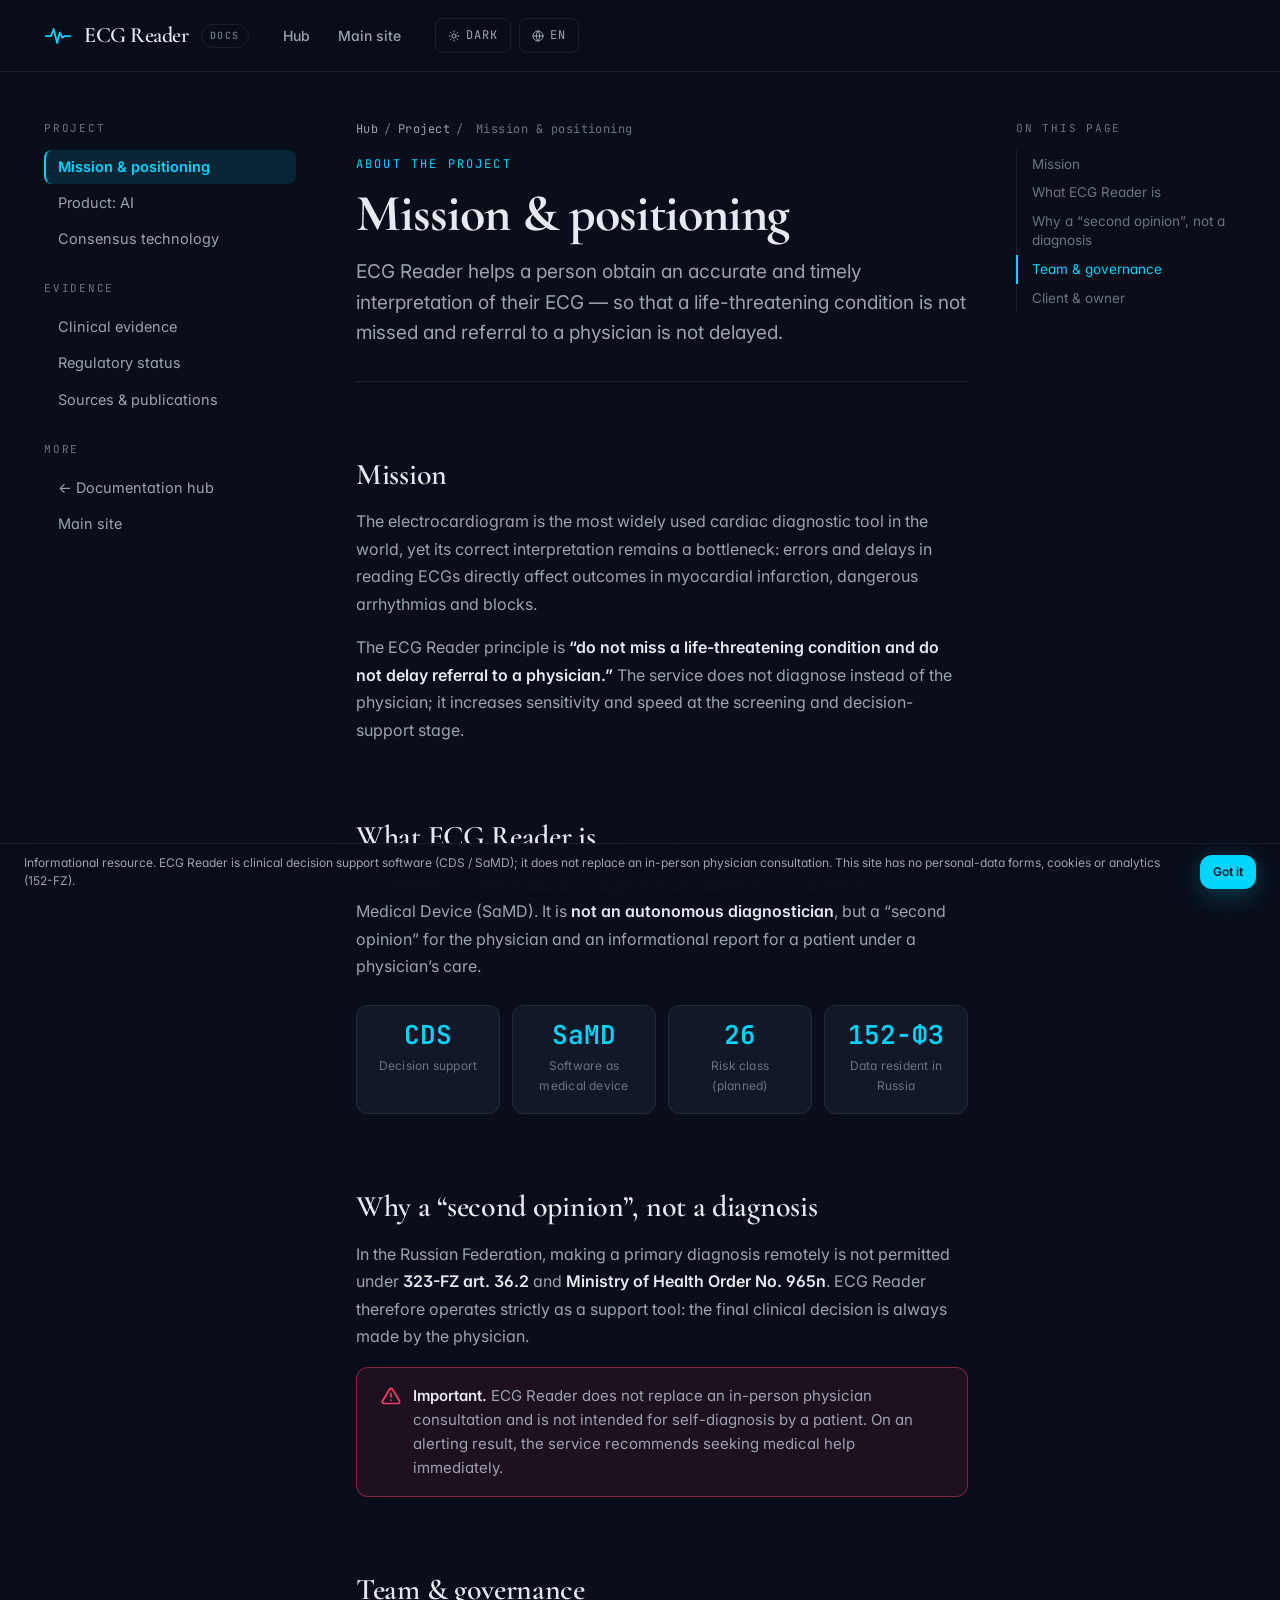
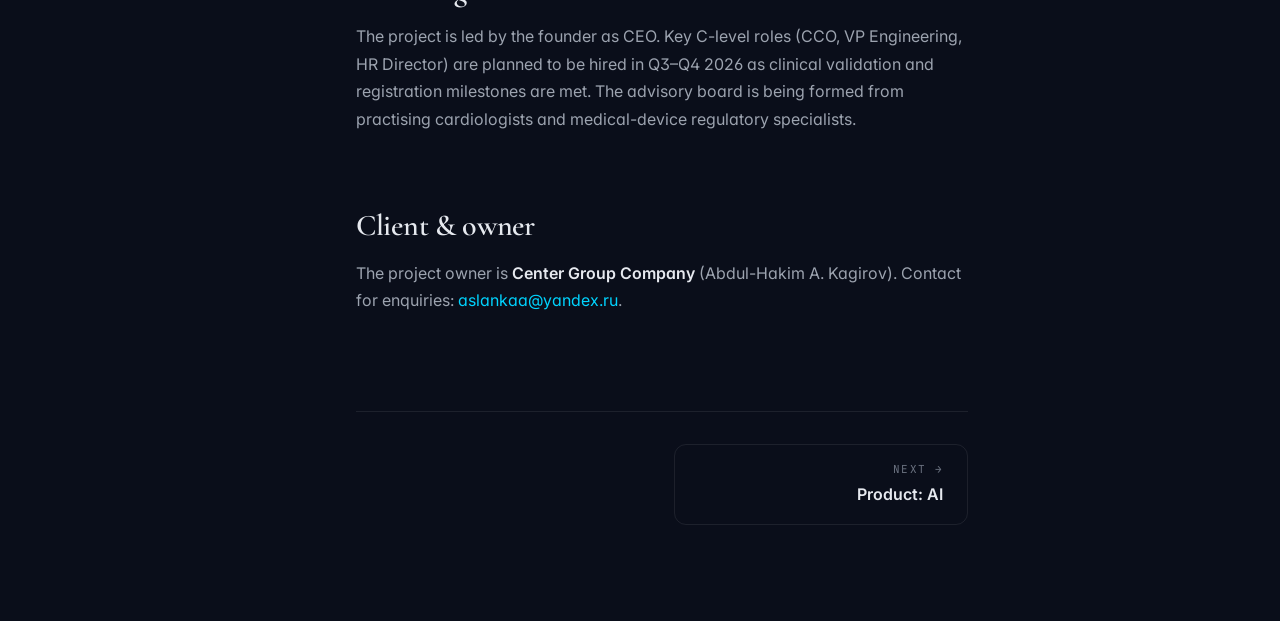
==== public/about.html @ 110f01c5 "ECG Reader documentation hub (public docs, RU/EN, 3 themes)" ====
<!DOCTYPE html>
<html lang="ru" dir="ltr" data-theme="dark">
<head>
  <meta charset="UTF-8" />
  <meta name="viewport" content="width=device-width, initial-scale=1, viewport-fit=cover" />
  <meta name="theme-color" content="#0a0e1a" />
  <meta name="format-detection" content="telephone=no" />
  <title data-i18n="ab.meta_title">Миссия и позиционирование — ECG Reader Docs</title>
  <meta name="description" data-i18n-attr="content:ab.meta_desc" content="Миссия ECG Reader, позиционирование как ПО клинической поддержки принятия решений (CDS / SaMD), правовые рамки 323-ФЗ и 965н, команда и владелец." />
  <link rel="canonical" href="https://docs.ecg-reader.com/public/about.html" />
  <link rel="icon" type="image/svg+xml" href="../svg/favicon.svg" />
  <link rel="preconnect" href="https://fonts.googleapis.com" />
  <link rel="preconnect" href="https://fonts.gstatic.com" crossorigin />
  <link href="https://fonts.googleapis.com/css2?family=Cormorant+Garamond:ital,wght@0,500;0,600;0,700;1,500;1,600&family=Inter:wght@400;500;600;700&family=JetBrains+Mono:wght@400;500;600&family=Cairo:wght@500;600;700&display=swap" rel="stylesheet" />
  <link rel="stylesheet" href="../assets/styles.css" />
  <link rel="stylesheet" href="../assets/hub.css" />
</head>
<body>

  <header class="nav" role="banner">
    <div class="nav-inner">
      <a href="../index.html" class="nav-brand" aria-label="ECG Reader Docs">
        <svg class="mark" viewBox="0 0 32 32" fill="none" stroke="currentColor" stroke-width="2" stroke-linecap="round" stroke-linejoin="round" aria-hidden="true"><path d="M2 16 L8 16 L11 8 L15 24 L18 12 L21 18 L24 16 L30 16" /></svg>
        <span>ECG Reader</span><span class="tag">Docs</span>
      </a>
      <nav aria-label="Primary">
        <ul class="nav-links">
          <li><a href="../index.html" data-i18n="docnav.hub">Хаб</a></li>
          <li><a href="https://ecg-reader.com/" data-i18n="nav.site">Основной сайт</a></li>
        </ul>
      </nav>
      <div class="nav-tools">
        <div class="menu" id="theme-menu">
          <button class="menu-trigger" aria-haspopup="menu" aria-label="Theme"><svg viewBox="0 0 24 24" fill="none" stroke="currentColor" stroke-width="2" stroke-linecap="round" stroke-linejoin="round" aria-hidden="true"><circle cx="12" cy="12" r="4"/><path d="M12 2v2M12 20v2M4.93 4.93l1.41 1.41M17.66 17.66l1.41 1.41M2 12h2M20 12h2M6.34 17.66l-1.41 1.41M19.07 4.93l-1.41 1.41"/></svg><span id="theme-current">Dark</span></button>
          <div class="menu-list" id="theme-list" role="menu"></div>
        </div>
        <div class="menu" id="lang-menu">
          <button class="menu-trigger" aria-haspopup="menu" aria-label="Language"><svg viewBox="0 0 24 24" fill="none" stroke="currentColor" stroke-width="2" stroke-linecap="round" stroke-linejoin="round" aria-hidden="true"><circle cx="12" cy="12" r="10"/><path d="M2 12h20M12 2a15 15 0 0 1 0 20M12 2a15 15 0 0 0 0 20"/></svg><span id="lang-current">RU</span></button>
          <div class="menu-list" id="lang-list" role="menu"></div>
        </div>
      </div>
    </div>
  </header>

  <div class="doc-shell">

    <!-- SIDEBAR -->
    <aside class="doc-sidebar">
      <button class="doc-side-toggle"><span data-i18n="side.sections">Разделы</span><svg viewBox="0 0 24 24" width="14" height="14" fill="none" stroke="currentColor" stroke-width="2"><path d="M6 9l6 6 6-6"/></svg></button>
      <div class="side-body">
        <div class="side-group" data-i18n="side.grp_about">О проекте</div>
        <ul>
          <li><a href="about.html" data-i18n="side.about">Миссия и позиционирование</a></li>
          <li><a href="product.html" data-i18n="side.product">Продукт: ЭКГ ХАБ</a></li>
          <li><a href="technology.html" data-i18n="side.technology">Технология консенсуса</a></li>
        </ul>
        <div class="side-group" data-i18n="side.grp_evidence">Доказательность</div>
        <ul>
          <li><a href="clinical-evidence.html" data-i18n="side.evidence">Клиническая база</a></li>
          <li><a href="regulatory.html" data-i18n="side.regulatory">Регуляторный статус</a></li>
          <li><a href="publications.html" data-i18n="side.publications">Источники и публикации</a></li>
        </ul>
        <div class="side-group" data-i18n="side.grp_more">Ещё</div>
        <ul>
          <li><a href="../index.html" data-i18n="side.back_hub">← Документарный хаб</a></li>
          <li><a href="https://ecg-reader.com/" data-i18n="nav.site">Основной сайт</a></li>
        </ul>
      </div>
    </aside>

    <!-- MAIN -->
    <main class="doc-main">
      <div class="doc-breadcrumb"><a href="../index.html" data-i18n="docnav.hub">Хаб</a><span>/</span><a href="#" data-i18n="side.grp_about">О проекте</a><span>/</span><span data-i18n="side.about">Миссия и позиционирование</span></div>
      <span class="doc-kicker" data-i18n="ab.kicker">О проекте</span>
      <h1 data-i18n="ab.title">Миссия и позиционирование</h1>
      <p class="doc-lead" data-i18n="ab.lead">ECG Reader помогает человеку получить точную и своевременную интерпретацию его ЭКГ — чтобы не пропустить жизнеугрожающее состояние и не задержать маршрутизацию к врачу.</p>

      <div class="prose">
        <h2 id="mission" data-i18n="ab.h_mission">Миссия</h2>
        <p data-i18n="ab.p_mission1">Электрокардиограмма — самый массовый инструмент кардиодиагностики в мире, но её корректная интерпретация остаётся узким местом: ошибки и задержки в чтении ЭКГ напрямую влияют на исходы при инфаркте миокарда, опасных аритмиях и блокадах.</p>
        <p data-i18n="ab.p_mission2">Принцип ECG Reader — <strong>«не пропустить жизнеугрожающее состояние и не задержать маршрутизацию к врачу»</strong>. Сервис не ставит диагноз вместо врача; он повышает чувствительность и скорость на этапе скрининга и поддержки решения.</p>

        <h2 id="what" data-i18n="ab.h_what">Что такое ECG Reader</h2>
        <p data-i18n="ab.p_what1">ECG Reader — программное средство клинической поддержки принятия решений (Clinical Decision Support, CDS) и медицинское изделие как ПО (Software as a Medical Device, SaMD). Это <strong>не автономный диагност</strong>, а «второе мнение» для врача и информационный отчёт для пациента, находящегося под наблюдением врача.</p>
        <div class="metric-row">
          <div class="metric"><div class="val">CDS</div><div class="lbl" data-i18n="ab.m_cds">Поддержка решений</div></div>
          <div class="metric"><div class="val">SaMD</div><div class="lbl" data-i18n="ab.m_samd">ПО как медизделие</div></div>
          <div class="metric"><div class="val">2б</div><div class="lbl" data-i18n="ab.m_class">Класс риска (план)</div></div>
          <div class="metric"><div class="val">152-ФЗ</div><div class="lbl" data-i18n="ab.m_data">Данные в РФ</div></div>
        </div>

        <h2 id="positioning" data-i18n="ab.h_pos">Почему «второе мнение», а не диагноз</h2>
        <p data-i18n="ab.p_pos1">В Российской Федерации первичная постановка диагноза дистанционно недопустима в силу <strong>323-ФЗ ст. 36.2</strong> и <strong>Приказа Минздрава № 965н</strong>. Поэтому ECG Reader работает строго как инструмент поддержки: окончательное клиническое решение всегда принимает врач.</p>
        <div class="callout danger">
          <svg class="ci" viewBox="0 0 24 24" fill="none" stroke="currentColor" stroke-width="2" stroke-linecap="round" stroke-linejoin="round"><path d="M10.29 3.86 1.82 18a2 2 0 0 0 1.71 3h16.94a2 2 0 0 0 1.71-3L13.71 3.86a2 2 0 0 0-3.42 0z"/><path d="M12 9v4M12 17h.01"/></svg>
          <span data-i18n="ab.note_danger"><strong>Важно.</strong> ECG Reader не заменяет очную консультацию врача и не предназначен для самостоятельной постановки диагноза пациентом. При тревожном результате сервис рекомендует немедленное обращение за медицинской помощью.</span>
        </div>

        <h2 id="team" data-i18n="ab.h_team">Команда и управление</h2>
        <p data-i18n="ab.p_team1">Проект ведёт основатель в роли CEO. Ключевые C-level позиции (CCO, VP Engineering, HR Director) планируются к найму в Q3–Q4 2026 по мере прохождения вех клинической валидации и регистрации. Состав консультативного совета формируется из практикующих кардиологов и специалистов по нормативному регулированию медизделий.</p>

        <h2 id="owner" data-i18n="ab.h_owner">Заказчик и владелец</h2>
        <p data-i18n="ab.p_owner1">Владелец проекта — <strong>Center Group Company</strong> (Кагиров Абдул-Хаким Ахмадович). Контакт для запросов: <a href="mailto:aslankaa@yandex.ru">aslankaa@yandex.ru</a>.</p>
      </div>

      <nav class="doc-pagenav">
        <span></span>
        <a class="next" href="product.html">
          <div class="pn-dir" data-i18n="pn.next">Далее →</div>
          <div class="pn-title" data-i18n="side.product">Продукт: ЭКГ ХАБ</div>
        </a>
      </nav>
    </main>

    <!-- TOC -->
    <aside class="doc-toc" aria-label="On this page">
      <div class="toc-title" data-i18n="toc.title">На странице</div>
      <ul></ul>
    </aside>
  </div>

  <div class="legal-bar" id="legal-bar" role="note">
    <span class="txt" data-i18n="legal.text">Информационный ресурс. ECG Reader — программное средство клинической поддержки принятия решений (CDS / SaMD), не заменяет очную консультацию врача. На сайте нет форм сбора персональных данных, cookie и аналитики (152-ФЗ).</span>
    <button class="btn btn-primary btn-sm" data-act="ok" data-i18n="legal.ok">Понятно</button>
  </div>

  <script src="../assets/i18n.js"></script>
  <script>
  (function(){
    var en = {
      "docnav.hub":"Hub","toc.title":"On this page","pn.next":"Next →","pn.prev":"← Back","side.sections":"Sections",
      "side.grp_about":"Project","side.grp_evidence":"Evidence","side.grp_more":"More",
      "side.about":"Mission & positioning","side.product":"Product: AI","side.technology":"Consensus technology",
      "side.evidence":"Clinical evidence","side.regulatory":"Regulatory status","side.publications":"Sources & publications","side.back_hub":"← Documentation hub",
      "ab.meta_title":"Mission & positioning — ECG Reader Docs",
      "ab.meta_desc":"ECG Reader mission, positioning as clinical decision support software (CDS / SaMD), the 323-FZ and 965n legal framework, team and owner.",
      "ab.kicker":"About the project","ab.title":"Mission & positioning",
      "ab.lead":"ECG Reader helps a person obtain an accurate and timely interpretation of their ECG — so that a life-threatening condition is not missed and referral to a physician is not delayed.",
      "ab.h_mission":"Mission",
      "ab.p_mission1":"The electrocardiogram is the most widely used cardiac diagnostic tool in the world, yet its correct interpretation remains a bottleneck: errors and delays in reading ECGs directly affect outcomes in myocardial infarction, dangerous arrhythmias and blocks.",
      "ab.p_mission2":"The ECG Reader principle is <strong>“do not miss a life-threatening condition and do not delay referral to a physician.”</strong> The service does not diagnose instead of the physician; it increases sensitivity and speed at the screening and decision-support stage.",
      "ab.h_what":"What ECG Reader is",
      "ab.p_what1":"ECG Reader is clinical decision support (CDS) software and Software as a Medical Device (SaMD). It is <strong>not an autonomous diagnostician</strong>, but a “second opinion” for the physician and an informational report for a patient under a physician’s care.",
      "ab.m_cds":"Decision support","ab.m_samd":"Software as medical device","ab.m_class":"Risk class (planned)","ab.m_data":"Data resident in Russia",
      "ab.h_pos":"Why a “second opinion”, not a diagnosis",
      "ab.p_pos1":"In the Russian Federation, making a primary diagnosis remotely is not permitted under <strong>323-FZ art. 36.2</strong> and <strong>Ministry of Health Order No. 965n</strong>. ECG Reader therefore operates strictly as a support tool: the final clinical decision is always made by the physician.",
      "ab.note_danger":"<strong>Important.</strong> ECG Reader does not replace an in-person physician consultation and is not intended for self-diagnosis by a patient. On an alerting result, the service recommends seeking medical help immediately.",
      "ab.h_team":"Team & governance",
      "ab.p_team1":"The project is led by the founder as CEO. Key C-level roles (CCO, VP Engineering, HR Director) are planned to be hired in Q3–Q4 2026 as clinical validation and registration milestones are met. The advisory board is being formed from practising cardiologists and medical-device regulatory specialists.",
      "ab.h_owner":"Client & owner",
      "ab.p_owner1":"The project owner is <strong>Center Group Company</strong> (Abdul-Hakim A. Kagirov). Contact for enquiries: <a href=\"mailto:aslankaa@yandex.ru\">aslankaa@yandex.ru</a>."
    };
    window.I18N.en = Object.assign(window.I18N.en || {}, en);
  })();
  </script>
  <script src="../assets/app.js"></script>
  <script src="../assets/docs.js"></script>
</body>
</html>
---- assets/styles.css ----
/* =========================================================
   KARDIOSPEC — premium landing design system
   3 темы (Dark / Light / Sepia) · 4 языка (RU/EN/ZH/AR + RTL)
   ========================================================= */

/* ---------- Tokens · base ---------- */
:root {
  /* типографика */
  --font-display: "Cormorant Garamond", "PT Serif", Georgia, serif;
  --font-sans: "Inter", -apple-system, BlinkMacSystemFont, "Segoe UI",
               "Helvetica Neue", Arial, sans-serif;
  --font-mono: "JetBrains Mono", "SF Mono", Menlo, Consolas, monospace;

  /* спейсинг */
  --sp-1: 4px;
  --sp-2: 8px;
  --sp-3: 12px;
  --sp-4: 16px;
  --sp-5: 24px;
  --sp-6: 32px;
  --sp-7: 48px;
  --sp-8: 64px;
  --sp-9: 96px;
  --sp-10: 128px;

  /* радиусы */
  --r-sm: 8px;
  --r-md: 12px;
  --r-lg: 16px;
  --r-xl: 24px;
  --r-2xl: 32px;

  /* кривые */
  --ease: cubic-bezier(0.4, 0, 0.2, 1);
  --ease-out: cubic-bezier(0.16, 1, 0.3, 1);

  /* layout */
  --container: 1240px;
  --nav-h: 72px;
}

/* ---------- Темы ---------- */

/* Dark (default · клинический премиум) */
:root,
[data-theme="dark"] {
  --bg:           #0a0e1a;
  --bg-elev:      #111827;
  --bg-elev-2:    #1a2235;
  --bg-glass:     rgba(17, 24, 39, 0.72);
  --bg-overlay:   rgba(10, 14, 26, 0.92);

  --text:         #e6e9ef;
  --text-dim:     #9ca3af;
  --text-muted:   #6b7280;

  --border:       rgba(255, 255, 255, 0.08);
  --border-strong:rgba(255, 255, 255, 0.16);

  --accent:       #00d4ff;
  --accent-soft:  rgba(0, 212, 255, 0.12);
  --accent-h:     #4ae3ff;

  --signal-red:   #ff3b6b;
  --signal-amber: #ffc857;
  --signal-green: #2dd4a0;

  --shadow-sm: 0 2px 8px rgba(0,0,0,0.25);
  --shadow-md: 0 8px 24px rgba(0,0,0,0.35);
  --shadow-lg: 0 24px 64px rgba(0,0,0,0.5);

  --logo-filter: none;
}

[data-theme="light"] {
  --bg:           #f7f8fb;
  --bg-elev:      #ffffff;
  --bg-elev-2:    #eef2f7;
  --bg-glass:     rgba(255, 255, 255, 0.82);
  --bg-overlay:   rgba(247, 248, 251, 0.94);

  --text:         #0f172a;
  --text-dim:     #475569;
  --text-muted:   #64748b;

  --border:       rgba(15, 23, 42, 0.08);
  --border-strong:rgba(15, 23, 42, 0.18);

  --accent:       #0070b8;
  --accent-soft:  rgba(0, 112, 184, 0.10);
  --accent-h:     #0086d9;

  --signal-red:   #d8265b;
  --signal-amber: #c47900;
  --signal-green: #058a5d;

  --shadow-sm: 0 1px 4px rgba(15, 23, 42, 0.06);
  --shadow-md: 0 8px 24px rgba(15, 23, 42, 0.08);
  --shadow-lg: 0 24px 64px rgba(15, 23, 42, 0.12);

  --logo-filter: invert(1);
}

[data-theme="sepia"] {
  --bg:           #f4ecd9;
  --bg-elev:      #fbf5e6;
  --bg-elev-2:    #ead9b8;
  --bg-glass:     rgba(251, 245, 230, 0.85);
  --bg-overlay:   rgba(244, 236, 217, 0.94);

  --text:         #3b2c1a;
  --text-dim:     #6b5638;
  --text-muted:   #8a7250;

  --border:       rgba(59, 44, 26, 0.12);
  --border-strong:rgba(59, 44, 26, 0.22);

  --accent:       #8b5a2b;
  --accent-soft:  rgba(139, 90, 43, 0.10);
  --accent-h:     #a36c34;

  --signal-red:   #a8324d;
  --signal-amber: #a86800;
  --signal-green: #2e6b3f;

  --shadow-sm: 0 1px 4px rgba(59, 44, 26, 0.08);
  --shadow-md: 0 8px 24px rgba(59, 44, 26, 0.12);
  --shadow-lg: 0 24px 64px rgba(59, 44, 26, 0.16);

  --logo-filter: sepia(0.3) saturate(1.2);
}

/* ---------- Reset / база ---------- */

*, *::before, *::after { box-sizing: border-box; margin: 0; padding: 0; }
html { scroll-behavior: smooth; -webkit-text-size-adjust: 100%; }
body {
  font-family: var(--font-sans);
  background: var(--bg);
  color: var(--text);
  line-height: 1.6;
  font-size: 17px;
  font-feature-settings: "ss01", "cv11", "kern";
  -webkit-font-smoothing: antialiased;
  -moz-osx-font-smoothing: grayscale;
  transition: background 0.4s var(--ease), color 0.4s var(--ease);
  overflow-x: hidden;
}

img, svg { display: block; max-width: 100%; }
a { color: inherit; text-decoration: none; transition: color 0.2s var(--ease); }
a:hover { color: var(--accent); }
button { font: inherit; cursor: pointer; background: none; border: 0; color: inherit; }

[dir="rtl"] body { font-family: "Cairo", var(--font-sans); }
[dir="rtl"] h1, [dir="rtl"] h2, [dir="rtl"] h3 { font-family: "Cairo", var(--font-display); }

/* ---------- Layout ---------- */

.container {
  width: 100%;
  max-width: var(--container);
  margin: 0 auto;
  padding: 0 var(--sp-5);
}

section.section {
  padding: var(--sp-10) 0;
  position: relative;
}
section.section.compact { padding: var(--sp-9) 0; }

.section-head { margin-bottom: var(--sp-8); max-width: 880px; }
.section-eyebrow {
  display: inline-block;
  font-family: var(--font-mono);
  font-size: 12px;
  letter-spacing: 0.18em;
  text-transform: uppercase;
  color: var(--accent);
  margin-bottom: var(--sp-3);
  font-weight: 500;
}
.section-title {
  font-family: var(--font-display);
  font-weight: 600;
  font-size: clamp(36px, 5vw, 56px);
  letter-spacing: -0.015em;
  line-height: 1.05;
  color: var(--text);
  margin-bottom: var(--sp-4);
}
.section-title em { font-style: italic; color: var(--accent); }
.section-lead {
  font-size: 19px;
  color: var(--text-dim);
  max-width: 720px;
  line-height: 1.6;
}

/* ---------- NAV ---------- */

.nav {
  position: fixed;
  top: 0; left: 0; right: 0;
  height: var(--nav-h);
  background: var(--bg-overlay);
  backdrop-filter: blur(16px) saturate(140%);
  -webkit-backdrop-filter: blur(16px) saturate(140%);
  border-bottom: 1px solid var(--border);
  z-index: 100;
  transition: background 0.3s var(--ease);
}
.nav-inner {
  height: 100%;
  max-width: var(--container);
  margin: 0 auto;
  padding: 0 var(--sp-5);
  display: flex;
  align-items: center;
  gap: var(--sp-6);
}
.nav-brand {
  display: flex;
  align-items: center;
  gap: var(--sp-3);
  font-family: var(--font-display);
  font-weight: 600;
  font-size: 22px;
  letter-spacing: -0.02em;
  color: var(--text);
}
.nav-brand .mark {
  width: 28px; height: 28px;
  color: var(--accent);
}
.nav-brand .tag {
  font-family: var(--font-mono);
  font-size: 10px;
  color: var(--text-muted);
  letter-spacing: 0.16em;
  text-transform: uppercase;
  padding: 3px 8px;
  border: 1px solid var(--border);
  border-radius: 99px;
}
.nav-links {
  display: flex;
  align-items: center;
  gap: var(--sp-5);
  margin-left: auto;
  list-style: none;
}
.nav-links a {
  font-size: 14px;
  color: var(--text-dim);
  font-weight: 500;
  padding: 6px 2px;
  border-bottom: 1px solid transparent;
}
.nav-links a:hover { color: var(--text); border-color: var(--accent); }

.nav-tools {
  display: flex;
  align-items: center;
  gap: var(--sp-2);
}

/* ---------- Кнопки ---------- */

.btn {
  display: inline-flex;
  align-items: center;
  gap: var(--sp-2);
  padding: 12px 22px;
  border-radius: var(--r-md);
  font-weight: 600;
  font-size: 15px;
  letter-spacing: 0.005em;
  transition: all 0.25s var(--ease);
  border: 1px solid transparent;
  white-space: nowrap;
  cursor: pointer;
}
.btn-primary {
  background: var(--accent);
  color: #001520;
  box-shadow: 0 6px 24px rgba(0,212,255,0.25);
}
.btn-primary:hover { background: var(--accent-h); transform: translateY(-1px); color: #001520; }
[data-theme="light"] .btn-primary { color: #ffffff; box-shadow: 0 6px 24px rgba(0,112,184,0.25); }
[data-theme="light"] .btn-primary:hover { color: #ffffff; }
[data-theme="sepia"] .btn-primary { color: #fdf6e3; box-shadow: 0 6px 24px rgba(139,90,43,0.25); }
[data-theme="sepia"] .btn-primary:hover { color: #fdf6e3; }

.btn-ghost {
  background: transparent;
  color: var(--text);
  border-color: var(--border-strong);
}
.btn-ghost:hover { border-color: var(--accent); color: var(--accent); }

.btn-sm { padding: 8px 14px; font-size: 13px; }
.btn-icon {
  width: 36px; height: 36px;
  display: inline-flex; align-items: center; justify-content: center;
  border-radius: var(--r-sm);
  border: 1px solid var(--border);
  color: var(--text-dim);
}
.btn-icon:hover { color: var(--accent); border-color: var(--accent); }
.btn-icon svg { width: 16px; height: 16px; }

/* dropdown (lang + theme) */
.menu {
  position: relative;
}
.menu-trigger {
  display: inline-flex;
  align-items: center;
  gap: 6px;
  padding: 7px 12px;
  border: 1px solid var(--border);
  border-radius: var(--r-sm);
  font-family: var(--font-mono);
  font-size: 12px;
  letter-spacing: 0.08em;
  color: var(--text-dim);
  text-transform: uppercase;
}
.menu-trigger:hover { color: var(--accent); border-color: var(--accent); }
.menu-trigger svg { width: 12px; height: 12px; }
.menu-list {
  position: absolute;
  top: calc(100% + 8px);
  right: 0;
  background: var(--bg-elev);
  border: 1px solid var(--border);
  border-radius: var(--r-md);
  box-shadow: var(--shadow-md);
  min-width: 160px;
  padding: 6px;
  opacity: 0;
  visibility: hidden;
  transform: translateY(-4px);
  transition: all 0.2s var(--ease);
  z-index: 200;
}
.menu.open .menu-list { opacity: 1; visibility: visible; transform: translateY(0); }
.menu-list button {
  display: flex;
  align-items: center;
  justify-content: space-between;
  width: 100%;
  padding: 9px 12px;
  border-radius: var(--r-sm);
  font-size: 14px;
  color: var(--text);
  text-align: start;
}
.menu-list button:hover { background: var(--accent-soft); color: var(--accent); }
.menu-list button.active { color: var(--accent); }
.menu-list button.active::after { content: "✓"; margin-inline-start: auto; }
.menu-list button .code {
  font-family: var(--font-mono);
  font-size: 10px;
  letter-spacing: 0.12em;
  color: var(--text-muted);
  background: var(--bg-elev-2);
  padding: 2px 7px;
  border-radius: 99px;
  margin-inline-start: 8px;
}

/* ---------- HERO ---------- */

.hero {
  position: relative;
  padding: calc(var(--nav-h) + var(--sp-10)) 0 var(--sp-10);
  overflow: hidden;
  isolation: isolate;
}
.hero::before {
  content: "";
  position: absolute;
  inset: 0;
  background:
    radial-gradient(ellipse 80% 60% at 80% 10%, var(--accent-soft) 0%, transparent 60%),
    radial-gradient(ellipse 60% 40% at 10% 90%, rgba(45,212,160,0.06) 0%, transparent 60%);
  z-index: -1;
}
.hero-grid {
  display: grid;
  grid-template-columns: 1.2fr 1fr;
  gap: var(--sp-8);
  align-items: center;
}
.hero-tag {
  display: inline-flex;
  align-items: center;
  gap: var(--sp-2);
  padding: 7px 14px;
  border: 1px solid var(--border-strong);
  border-radius: 99px;
  font-family: var(--font-mono);
  font-size: 12px;
  letter-spacing: 0.12em;
  text-transform: uppercase;
  color: var(--text-dim);
  margin-bottom: var(--sp-5);
}
.hero-tag .dot {
  width: 7px; height: 7px;
  background: var(--signal-green);
  border-radius: 50%;
  box-shadow: 0 0 12px var(--signal-green);
  animation: pulse 2.2s var(--ease) infinite;
}
@keyframes pulse {
  0%, 100% { opacity: 1; transform: scale(1); }
  50%      { opacity: 0.5; transform: scale(1.25); }
}

.hero-title {
  font-family: var(--font-display);
  font-weight: 600;
  font-size: clamp(44px, 6.5vw, 84px);
  letter-spacing: -0.025em;
  line-height: 1.02;
  margin-bottom: var(--sp-5);
}
.hero-title em { font-style: italic; color: var(--accent); }
.hero-lead {
  font-size: clamp(18px, 2vw, 22px);
  color: var(--text-dim);
  line-height: 1.5;
  margin-bottom: var(--sp-7);
  max-width: 580px;
}
.hero-cta { display: flex; gap: var(--sp-3); flex-wrap: wrap; }

.hero-visual {
  position: relative;
  aspect-ratio: 1 / 1;
  display: flex;
  align-items: center;
  justify-content: center;
}
.hero-visual-bg {
  position: absolute;
  inset: 0;
  background: radial-gradient(circle at 50% 50%, var(--accent-soft) 0%, transparent 70%);
  border-radius: 50%;
  filter: blur(40px);
  z-index: -1;
}
.ecg-wave {
  width: 100%;
  max-width: 520px;
  height: auto;
  filter: drop-shadow(0 0 24px rgba(0,212,255,0.35));
}
.ecg-wave path.trace {
  stroke: var(--accent);
  stroke-width: 2.4;
  fill: none;
  stroke-linecap: round;
  stroke-linejoin: round;
  stroke-dasharray: 1400;
  stroke-dashoffset: 1400;
  animation: trace-in 3.2s var(--ease-out) 0.4s forwards,
             trace-loop 6s linear 3.6s infinite;
}
@keyframes trace-in {
  to { stroke-dashoffset: 0; }
}
@keyframes trace-loop {
  0%   { filter: drop-shadow(0 0 8px rgba(0,212,255,0.4)); }
  50%  { filter: drop-shadow(0 0 24px rgba(0,212,255,0.7)); }
  100% { filter: drop-shadow(0 0 8px rgba(0,212,255,0.4)); }
}

.hero-stats {
  margin-top: var(--sp-9);
  display: grid;
  grid-template-columns: repeat(4, 1fr);
  gap: var(--sp-5);
  border-top: 1px solid var(--border);
  padding-top: var(--sp-7);
}
.hero-stat .val {
  font-family: var(--font-display);
  font-weight: 600;
  font-size: clamp(28px, 3.5vw, 44px);
  color: var(--text);
  letter-spacing: -0.02em;
  line-height: 1.1;
  margin-bottom: 4px;
}
.hero-stat .val em { color: var(--accent); font-style: normal; }
.hero-stat .lbl {
  font-family: var(--font-mono);
  font-size: 11px;
  letter-spacing: 0.14em;
  color: var(--text-muted);
  text-transform: uppercase;
}

/* ---------- CARDS / GRIDS ---------- */

.grid-2 { display: grid; grid-template-columns: repeat(2, 1fr); gap: var(--sp-5); }
.grid-3 { display: grid; grid-template-columns: repeat(3, 1fr); gap: var(--sp-5); }
.grid-4 { display: grid; grid-template-columns: repeat(4, 1fr); gap: var(--sp-4); }

.card {
  background: var(--bg-elev);
  border: 1px solid var(--border);
  border-radius: var(--r-lg);
  padding: var(--sp-6);
  transition: transform 0.3s var(--ease), border-color 0.3s var(--ease),
              box-shadow 0.3s var(--ease);
  position: relative;
  overflow: hidden;
}
.card:hover { transform: translateY(-3px); border-color: var(--border-strong); box-shadow: var(--shadow-md); }
.card.accent { border-color: var(--accent-soft); }
.card.accent:hover { border-color: var(--accent); }

.card-icon {
  width: 44px; height: 44px;
  display: flex; align-items: center; justify-content: center;
  border-radius: var(--r-sm);
  background: var(--accent-soft);
  color: var(--accent);
  margin-bottom: var(--sp-4);
}
.card-icon svg { width: 22px; height: 22px; }

.card h3 {
  font-family: var(--font-display);
  font-size: 24px;
  font-weight: 600;
  letter-spacing: -0.01em;
  color: var(--text);
  margin-bottom: var(--sp-2);
}
.card h4 {
  font-size: 13px;
  font-weight: 600;
  font-family: var(--font-mono);
  letter-spacing: 0.1em;
  text-transform: uppercase;
  color: var(--accent);
  margin-bottom: var(--sp-3);
}
.card p { color: var(--text-dim); font-size: 15px; line-height: 1.55; }

/* Stat card */
.stat-card {
  background: var(--bg-elev);
  border: 1px solid var(--border);
  border-radius: var(--r-lg);
  padding: var(--sp-6);
  transition: all 0.3s var(--ease);
}
.stat-card:hover { transform: translateY(-2px); border-color: var(--accent); }
.stat-card .stat-val {
  font-family: var(--font-display);
  font-weight: 600;
  font-size: 48px;
  letter-spacing: -0.025em;
  line-height: 1;
  color: var(--accent);
  margin-bottom: var(--sp-3);
}
.stat-card .stat-label {
  font-family: var(--font-mono);
  font-size: 11px;
  letter-spacing: 0.14em;
  text-transform: uppercase;
  color: var(--text-muted);
  margin-bottom: var(--sp-3);
}
.stat-card .stat-note { font-size: 14px; color: var(--text-dim); line-height: 1.5; }

.stat-card.red .stat-val { color: var(--signal-red); }
.stat-card.green .stat-val { color: var(--signal-green); }
.stat-card.amber .stat-val { color: var(--signal-amber); }

/* ---------- Feature list ---------- */
.feature-list { list-style: none; }
.feature-list li {
  padding: 14px 0 14px 30px;
  position: relative;
  border-bottom: 1px solid var(--border);
  font-size: 16px;
  color: var(--text);
}
.feature-list li:last-child { border-bottom: none; }
.feature-list li::before {
  content: "";
  position: absolute;
  inset-inline-start: 0;
  top: 22px;
  width: 14px; height: 2px;
  background: var(--accent);
  border-radius: 99px;
}
.feature-list li strong { color: var(--accent); font-weight: 600; }
[dir="rtl"] .feature-list li { padding: 14px 30px 14px 0; }

/* ---------- Flow diagram (dual-AI) ---------- */
.flow {
  display: grid;
  grid-template-columns: 1fr auto 1fr;
  gap: var(--sp-5);
  margin: var(--sp-7) 0;
  align-items: stretch;
}
.flow-engine {
  border: 1px solid var(--border-strong);
  border-radius: var(--r-lg);
  padding: var(--sp-5) var(--sp-6);
  background: var(--bg-elev);
  text-align: center;
}
.flow-engine.engine-a { border-color: var(--signal-green); }
.flow-engine.engine-b { border-color: var(--signal-red); }
.flow-engine .label {
  font-family: var(--font-mono);
  font-size: 11px;
  letter-spacing: 0.14em;
  text-transform: uppercase;
  color: var(--text-muted);
  margin-bottom: var(--sp-2);
}
.flow-engine .name {
  font-family: var(--font-display);
  font-size: 22px;
  font-weight: 600;
  color: var(--text);
  margin-bottom: var(--sp-2);
}
.flow-engine .desc { font-size: 14px; color: var(--text-dim); }
.flow-mid {
  align-self: center;
  display: flex;
  flex-direction: column;
  align-items: center;
  gap: var(--sp-3);
}
.flow-mid .consensus {
  width: 100px; height: 100px;
  border-radius: 50%;
  background: radial-gradient(circle, var(--accent-soft) 0%, transparent 70%);
  display: flex;
  align-items: center;
  justify-content: center;
  border: 2px solid var(--accent);
  color: var(--accent);
  font-family: var(--font-display);
  font-size: 16px;
  font-weight: 600;
  text-align: center;
  line-height: 1.1;
  position: relative;
}
.flow-mid .consensus::before,
.flow-mid .consensus::after {
  content: "";
  position: absolute;
  top: 50%;
  width: 24px;
  height: 1px;
  background: var(--accent);
}
.flow-mid .consensus::before { left: -28px; }
.flow-mid .consensus::after { right: -28px; }

.verdicts { display: grid; grid-template-columns: repeat(3, 1fr); gap: var(--sp-4); margin-top: var(--sp-6); }
.verdict {
  padding: var(--sp-5);
  border-radius: var(--r-md);
  background: var(--bg-elev);
  border: 1px solid var(--border);
}
.verdict-badge {
  display: inline-block;
  padding: 4px 10px;
  border-radius: 99px;
  font-family: var(--font-mono);
  font-size: 11px;
  font-weight: 600;
  letter-spacing: 0.14em;
  text-transform: uppercase;
  margin-bottom: var(--sp-3);
}
.verdict-badge.consensus { background: rgba(45,212,160,0.12); color: var(--signal-green); border: 1px solid var(--signal-green); }
.verdict-badge.caution   { background: rgba(255,200,87,0.12); color: var(--signal-amber); border: 1px solid var(--signal-amber); }
.verdict-badge.alert     { background: rgba(255,59,107,0.12); color: var(--signal-red); border: 1px solid var(--signal-red); }
.verdict h4 {
  font-family: var(--font-display);
  font-size: 20px;
  font-weight: 600;
  color: var(--text);
  margin-bottom: var(--sp-2);
}
.verdict p { color: var(--text-dim); font-size: 14px; line-height: 1.5; }

/* ---------- Evidence row ---------- */
.evidence-row {
  display: grid;
  grid-template-columns: repeat(3, 1fr);
  gap: var(--sp-5);
  margin-top: var(--sp-7);
  padding: var(--sp-6);
  background: linear-gradient(135deg, var(--accent-soft), transparent);
  border: 1px solid var(--border);
  border-radius: var(--r-lg);
}
.evidence-row .ev .val {
  font-family: var(--font-display);
  font-weight: 600;
  font-size: 44px;
  color: var(--accent);
  letter-spacing: -0.02em;
  line-height: 1;
  margin-bottom: var(--sp-2);
}
.evidence-row .ev .lbl {
  font-family: var(--font-mono);
  font-size: 11px;
  letter-spacing: 0.14em;
  text-transform: uppercase;
  color: var(--text-muted);
}

/* ---------- Tables ---------- */
.table-wrap { overflow-x: auto; border: 1px solid var(--border); border-radius: var(--r-md); }
table.metric {
  width: 100%;
  border-collapse: collapse;
  background: var(--bg-elev);
}
table.metric th, table.metric td {
  padding: 14px 18px;
  text-align: start;
  font-size: 15px;
  border-bottom: 1px solid var(--border);
}
table.metric tr:last-child td { border-bottom: 0; }
table.metric th {
  background: var(--bg-elev-2);
  font-family: var(--font-mono);
  font-weight: 600;
  font-size: 12px;
  letter-spacing: 0.12em;
  text-transform: uppercase;
  color: var(--accent);
}
table.metric td.good { color: var(--signal-green); font-weight: 600; }
table.metric td.warn { color: var(--signal-red); font-weight: 600; }
table.metric td.partial { color: var(--signal-amber); font-weight: 600; }
table.metric .self { background: var(--accent-soft); font-weight: 600; }

/* ---------- Pricing ---------- */
.pricing { display: grid; grid-template-columns: repeat(4, 1fr); gap: var(--sp-4); }
.tier {
  padding: var(--sp-6);
  border-radius: var(--r-lg);
  border: 1px solid var(--border);
  background: var(--bg-elev);
  transition: all 0.3s var(--ease);
}
.tier:hover { transform: translateY(-2px); border-color: var(--accent); }
.tier.featured { border-color: var(--accent); background: linear-gradient(180deg, var(--accent-soft), var(--bg-elev) 60%); }
.tier .name {
  font-family: var(--font-mono);
  font-size: 12px;
  letter-spacing: 0.14em;
  text-transform: uppercase;
  color: var(--text-muted);
  margin-bottom: var(--sp-3);
}
.tier .price {
  font-family: var(--font-display);
  font-weight: 600;
  font-size: 42px;
  color: var(--text);
  letter-spacing: -0.02em;
  line-height: 1;
}
.tier .price .unit { font-size: 14px; color: var(--text-dim); font-family: var(--font-sans); }
.tier .vol { font-size: 14px; color: var(--text-dim); margin-top: var(--sp-2); }

/* ---------- Roadmap ---------- */
.roadmap { display: grid; grid-template-columns: repeat(3, 1fr); gap: var(--sp-5); }
.road-year {
  padding: var(--sp-6);
  border-radius: var(--r-lg);
  border: 1px solid var(--border);
  background: var(--bg-elev);
}
.road-year .year {
  font-family: var(--font-mono);
  font-size: 11px;
  letter-spacing: 0.14em;
  text-transform: uppercase;
  color: var(--accent);
  margin-bottom: var(--sp-2);
}
.road-year h3 {
  font-family: var(--font-display);
  font-size: 24px;
  font-weight: 600;
  margin-bottom: var(--sp-4);
}

/* ---------- Ask ---------- */
.ask-block {
  background: linear-gradient(135deg, var(--accent-soft), transparent 80%);
  border: 1px solid var(--accent);
  border-radius: var(--r-2xl);
  padding: var(--sp-8);
  text-align: center;
}
.ask-block .amount {
  font-family: var(--font-display);
  font-weight: 600;
  font-size: clamp(56px, 9vw, 112px);
  color: var(--accent);
  letter-spacing: -0.03em;
  line-height: 1;
}
.ask-block .label {
  font-family: var(--font-mono);
  font-size: 13px;
  letter-spacing: 0.14em;
  text-transform: uppercase;
  color: var(--text-dim);
  margin-top: var(--sp-3);
}
.ask-block .detail { font-size: 16px; color: var(--text-dim); margin-top: var(--sp-4); }

.use-of-funds {
  margin-top: var(--sp-7);
  display: grid;
  grid-template-columns: repeat(4, 1fr);
  gap: var(--sp-3);
}
.uof {
  padding: var(--sp-5);
  background: var(--bg-elev);
  border: 1px solid var(--border);
  border-radius: var(--r-md);
  border-top: 3px solid var(--accent);
}
.uof .pct {
  font-family: var(--font-display);
  font-weight: 600;
  font-size: 36px;
  color: var(--accent);
  letter-spacing: -0.02em;
}
.uof .lbl { font-size: 13px; color: var(--text-dim); margin-top: var(--sp-2); line-height: 1.4; }

/* ---------- Contact ---------- */
.contact-grid { display: grid; grid-template-columns: 1.2fr 1fr; gap: var(--sp-7); align-items: start; }
.contact-list { display: grid; gap: var(--sp-4); }
.contact-item {
  display: flex;
  align-items: center;
  gap: var(--sp-4);
  padding: var(--sp-4) var(--sp-5);
  background: var(--bg-elev);
  border: 1px solid var(--border);
  border-radius: var(--r-md);
  transition: all 0.25s var(--ease);
}
.contact-item:hover { border-color: var(--accent); color: var(--accent); }
.contact-item .ic {
  width: 44px; height: 44px;
  display: flex; align-items: center; justify-content: center;
  background: var(--accent-soft);
  color: var(--accent);
  border-radius: var(--r-sm);
  flex-shrink: 0;
}
.contact-item .ic svg { width: 20px; height: 20px; }
.contact-item .meta .lbl {
  font-family: var(--font-mono);
  font-size: 11px;
  letter-spacing: 0.14em;
  color: var(--text-muted);
  text-transform: uppercase;
  margin-bottom: 3px;
}
.contact-item .meta .val { font-size: 16px; font-weight: 500; color: var(--text); }

.contact-card {
  background: var(--bg-elev);
  border: 1px solid var(--border);
  border-radius: var(--r-lg);
  padding: var(--sp-6);
}
.contact-card h3 {
  font-family: var(--font-display);
  font-size: 26px;
  font-weight: 600;
  margin-bottom: var(--sp-3);
}
.contact-card .role {
  font-family: var(--font-mono);
  font-size: 12px;
  letter-spacing: 0.12em;
  text-transform: uppercase;
  color: var(--accent);
  margin-bottom: var(--sp-4);
}
.contact-card p { color: var(--text-dim); font-size: 15px; line-height: 1.6; margin-bottom: var(--sp-4); }

/* ---------- Footer ---------- */
.foot {
  border-top: 1px solid var(--border);
  background: var(--bg-elev);
  padding: var(--sp-8) 0 var(--sp-6);
  font-size: 14px;
  color: var(--text-dim);
}
.foot-grid {
  display: grid;
  grid-template-columns: 1.4fr 1fr 1fr 1fr;
  gap: var(--sp-6);
  margin-bottom: var(--sp-7);
}
.foot h5 {
  font-family: var(--font-mono);
  font-size: 11px;
  letter-spacing: 0.14em;
  text-transform: uppercase;
  color: var(--text);
  margin-bottom: var(--sp-3);
}
.foot ul { list-style: none; }
.foot ul li { margin-bottom: var(--sp-2); }
.foot a:hover { color: var(--accent); }
.foot-disc {
  padding-top: var(--sp-5);
  border-top: 1px solid var(--border);
  font-size: 12px;
  color: var(--text-muted);
  line-height: 1.6;
}
.foot-disc strong { color: var(--text-dim); }

/* ---------- Sticky 152-ФЗ bar ---------- */
.legal-bar {
  position: fixed;
  bottom: 0; left: 0; right: 0;
  background: var(--bg-overlay);
  backdrop-filter: blur(16px);
  border-top: 1px solid var(--border);
  padding: 10px var(--sp-5);
  display: flex;
  align-items: center;
  gap: var(--sp-4);
  font-size: 12px;
  color: var(--text-dim);
  z-index: 90;
  transform: translateY(0);
  transition: transform 0.3s var(--ease);
}
.legal-bar.hidden { transform: translateY(110%); }
.legal-bar .txt { flex: 1; line-height: 1.5; }
.legal-bar .btn-sm { font-size: 12px; padding: 6px 12px; }

/* ---------- Reveal animations ---------- */
.reveal { opacity: 0; transform: translateY(20px); transition: opacity 0.7s var(--ease-out), transform 0.7s var(--ease-out); }
.reveal.in { opacity: 1; transform: none; }
.reveal.delay-1 { transition-delay: 0.08s; }
.reveal.delay-2 { transition-delay: 0.16s; }
.reveal.delay-3 { transition-delay: 0.24s; }

/* ---------- Responsive ---------- */
@media (max-width: 1080px) {
  .hero-grid { grid-template-columns: 1fr; gap: var(--sp-6); }
  .hero-visual { max-width: 480px; margin-inline: auto; }
  .hero-stats { grid-template-columns: repeat(2, 1fr); }
  .grid-4, .pricing { grid-template-columns: repeat(2, 1fr); }
  .nav-links { display: none; }
  .roadmap, .verdicts, .evidence-row, .use-of-funds, .grid-3, .contact-grid { grid-template-columns: 1fr; }
  .flow { grid-template-columns: 1fr; }
  .flow-mid .consensus::before, .flow-mid .consensus::after { display: none; }
}
@media (max-width: 640px) {
  body { font-size: 16px; }
  section.section { padding: var(--sp-8) 0; }
  .hero-stats, .grid-4, .pricing, .grid-2 { grid-template-columns: 1fr; }
  .foot-grid { grid-template-columns: 1fr 1fr; }
  .nav-inner { gap: var(--sp-2); padding: 0 var(--sp-3); }
  .nav-brand .tag { display: none; }
}

@media (prefers-reduced-motion: reduce) {
  *, *::before, *::after { animation: none !important; transition: none !important; }
}
---- assets/hub.css ----
/* KARDIOSPEC DOCS HUB · hub-specific layout on top of styles.css design tokens */

/* ---------- HERO ---------- */
.hub-hero {
  position: relative;
  padding: calc(var(--nav-h) + var(--sp-10)) 0 var(--sp-9);
  overflow: hidden;
}
.hub-hero::before {
  content: "";
  position: absolute;
  inset: 0;
  background:
    radial-gradient(900px 560px at 82% -8%, var(--accent-soft), transparent 60%),
    radial-gradient(700px 480px at 4% 110%, var(--accent-soft), transparent 55%);
  pointer-events: none;
  z-index: 0;
}
.hub-hero .container { position: relative; z-index: 1; }
.hub-hero h1 {
  font-family: var(--font-display);
  font-weight: 700;
  font-size: clamp(40px, 6vw, 68px);
  line-height: 1.04;
  letter-spacing: -0.02em;
  max-width: 16ch;
  margin: var(--sp-4) 0 var(--sp-5);
}
.hub-hero h1 em { font-style: italic; color: var(--accent); }
.hub-hero .lead {
  font-size: 20px;
  line-height: 1.6;
  color: var(--text-dim);
  max-width: 760px;
  margin-bottom: var(--sp-7);
}
.hub-hero .cta-row { display: flex; gap: var(--sp-3); flex-wrap: wrap; }

/* thin ECG divider */
.ecg-divider {
  display: block;
  width: 100%;
  height: 44px;
  opacity: 0.5;
}
.ecg-divider path {
  fill: none;
  stroke: var(--accent);
  stroke-width: 2;
  stroke-linecap: round;
  stroke-linejoin: round;
}

/* ---------- ACCESS TIERS ---------- */
.tier-grid {
  display: grid;
  grid-template-columns: repeat(auto-fit, minmax(280px, 1fr));
  gap: var(--sp-5);
}
.tier-card {
  position: relative;
  background: var(--bg-elev);
  border: 1px solid var(--border);
  border-radius: var(--r-lg);
  padding: var(--sp-6);
  transition: transform 0.3s var(--ease), border-color 0.3s var(--ease), box-shadow 0.3s var(--ease);
  display: flex;
  flex-direction: column;
}
.tier-card:hover {
  transform: translateY(-3px);
  border-color: var(--border-strong);
  box-shadow: var(--shadow-md);
}
.tier-card.is-open { border-color: var(--accent); }
.tier-card.is-open::after {
  content: "";
  position: absolute;
  inset: 0;
  border-radius: var(--r-lg);
  box-shadow: 0 0 0 1px var(--accent), 0 12px 40px var(--accent-soft);
  pointer-events: none;
}
.tier-head {
  display: flex;
  align-items: center;
  justify-content: space-between;
  gap: var(--sp-3);
  margin-bottom: var(--sp-4);
}
.tier-name {
  font-family: var(--font-display);
  font-size: 24px;
  font-weight: 600;
  color: var(--text);
}
.tier-status {
  font-family: var(--font-mono);
  font-size: 11px;
  letter-spacing: 0.1em;
  text-transform: uppercase;
  padding: 4px 10px;
  border-radius: 99px;
  white-space: nowrap;
  border: 1px solid var(--border-strong);
  color: var(--text-dim);
}
.tier-status.open {
  color: var(--signal-green);
  border-color: color-mix(in srgb, var(--signal-green) 50%, transparent);
  background: color-mix(in srgb, var(--signal-green) 10%, transparent);
}
.tier-status.gated {
  color: var(--signal-amber);
  border-color: color-mix(in srgb, var(--signal-amber) 50%, transparent);
  background: color-mix(in srgb, var(--signal-amber) 10%, transparent);
}
.tier-desc { font-size: 15px; line-height: 1.6; color: var(--text-dim); }
.tier-link {
  display: inline-block;
  margin-top: var(--sp-4);
  font-size: 14px;
  font-weight: 600;
  color: var(--accent);
}
.tier-link:hover { color: var(--accent-h); }

.tier-icon {
  width: 40px; height: 40px;
  border-radius: var(--r-sm);
  display: inline-flex; align-items: center; justify-content: center;
  background: var(--accent-soft);
  color: var(--accent);
  margin-bottom: var(--sp-4);
}
.tier-icon svg { width: 22px; height: 22px; }

/* ---------- PUBLIC LIBRARY ---------- */
.lib-grid {
  display: grid;
  grid-template-columns: repeat(auto-fit, minmax(300px, 1fr));
  gap: var(--sp-4);
}
.doc-card {
  display: flex;
  flex-direction: column;
  gap: var(--sp-3);
  background: var(--bg-elev);
  border: 1px solid var(--border);
  border-radius: var(--r-md);
  padding: var(--sp-5);
  transition: transform 0.25s var(--ease), border-color 0.25s var(--ease), box-shadow 0.25s var(--ease);
}
.doc-card:hover {
  transform: translateY(-2px);
  border-color: var(--accent);
  box-shadow: var(--shadow-sm);
}
.doc-card .doc-kind {
  font-family: var(--font-mono);
  font-size: 11px;
  letter-spacing: 0.14em;
  text-transform: uppercase;
  color: var(--accent);
}
.doc-card h3 {
  font-family: var(--font-display);
  font-size: 22px;
  font-weight: 600;
  line-height: 1.15;
  color: var(--text);
}
.doc-card p { font-size: 14.5px; line-height: 1.55; color: var(--text-dim); flex: 1; }
.doc-card .doc-open {
  font-size: 14px;
  font-weight: 600;
  color: var(--accent);
  align-self: flex-start;
}
.doc-card .doc-open:hover { color: var(--accent-h); }

/* ---------- ACCESS BAND ---------- */
.access-band {
  background: var(--bg-elev);
  border: 1px solid var(--border);
  border-radius: var(--r-xl);
  padding: var(--sp-8);
  text-align: center;
  max-width: 880px;
  margin: 0 auto;
}
.access-band h2 {
  font-family: var(--font-display);
  font-size: clamp(28px, 4vw, 40px);
  font-weight: 600;
  margin-bottom: var(--sp-4);
}
.access-band p { font-size: 17px; line-height: 1.65; color: var(--text-dim); max-width: 640px; margin: 0 auto var(--sp-6); }
.access-note {
  font-size: 13px;
  line-height: 1.55;
  color: var(--text-muted);
  border-top: 1px solid var(--border);
  padding-top: var(--sp-5);
  margin-top: var(--sp-6);
  max-width: 680px;
  margin-left: auto;
  margin-right: auto;
}

/* ---------- FOOTER ---------- */
.hub-footer {
  border-top: 1px solid var(--border);
  padding: var(--sp-8) 0 var(--sp-7);
  margin-top: var(--sp-9);
}
.hub-footer .foot-brand {
  display: flex; align-items: center; gap: var(--sp-3);
  font-family: var(--font-display); font-size: 22px; font-weight: 600;
  color: var(--text); margin-bottom: var(--sp-3);
}
.hub-footer .foot-brand .mark { width: 26px; height: 26px; color: var(--accent); }
.hub-footer .foot-tag { font-size: 15px; color: var(--text-dim); margin-bottom: var(--sp-5); }
.hub-footer .foot-meta { font-size: 13px; color: var(--text-muted); line-height: 1.7; }
.hub-footer .foot-owner { font-size: 13px; color: var(--text-dim); margin-top: var(--sp-4); }

/* ============================================================
   DOC PAGES — sidebar + content + TOC layout
   ============================================================ */
.doc-shell {
  display: grid;
  grid-template-columns: 264px minmax(0, 1fr) 220px;
  gap: var(--sp-7);
  max-width: var(--container);
  margin: 0 auto;
  padding: calc(var(--nav-h) + var(--sp-7)) var(--sp-5) var(--sp-9);
  align-items: start;
}

/* ---- left sidebar ---- */
.doc-sidebar {
  position: sticky;
  top: calc(var(--nav-h) + var(--sp-5));
  align-self: start;
  max-height: calc(100vh - var(--nav-h) - var(--sp-6));
  overflow-y: auto;
  padding-right: var(--sp-3);
}
.doc-sidebar .side-group {
  font-family: var(--font-mono);
  font-size: 11px;
  letter-spacing: 0.16em;
  text-transform: uppercase;
  color: var(--text-muted);
  margin: var(--sp-5) 0 var(--sp-3);
}
.doc-sidebar .side-group:first-child { margin-top: 0; }
.doc-sidebar ul { list-style: none; }
.doc-sidebar li { margin: 2px 0; }
.doc-sidebar a {
  display: block;
  font-size: 14.5px;
  line-height: 1.4;
  color: var(--text-dim);
  padding: 7px 12px;
  border-radius: var(--r-sm);
  border-left: 2px solid transparent;
  transition: all 0.18s var(--ease);
}
.doc-sidebar a:hover { color: var(--text); background: var(--bg-elev); }
.doc-sidebar a.active {
  color: var(--accent);
  background: var(--accent-soft);
  border-left-color: var(--accent);
  font-weight: 600;
}

/* ---- main content ---- */
.doc-main { min-width: 0; }
.doc-breadcrumb {
  font-family: var(--font-mono);
  font-size: 12px;
  letter-spacing: 0.04em;
  color: var(--text-muted);
  margin-bottom: var(--sp-4);
}
.doc-breadcrumb a { color: var(--text-dim); }
.doc-breadcrumb a:hover { color: var(--accent); }
.doc-breadcrumb span { color: var(--text-muted); margin: 0 6px; }

.doc-main .doc-kicker {
  font-family: var(--font-mono);
  font-size: 12px;
  letter-spacing: 0.18em;
  text-transform: uppercase;
  color: var(--accent);
  display: block;
  margin-bottom: var(--sp-3);
}
.doc-main h1 {
  font-family: var(--font-display);
  font-weight: 700;
  font-size: clamp(34px, 4.6vw, 52px);
  line-height: 1.06;
  letter-spacing: -0.018em;
  margin-bottom: var(--sp-4);
}
.doc-lead {
  font-size: 19px;
  line-height: 1.6;
  color: var(--text-dim);
  margin-bottom: var(--sp-7);
  padding-bottom: var(--sp-6);
  border-bottom: 1px solid var(--border);
}

/* prose */
.prose { font-size: 16px; line-height: 1.72; color: var(--text); }
.prose > * + * { margin-top: var(--sp-4); }
.prose h2 {
  font-family: var(--font-display);
  font-weight: 600;
  font-size: 30px;
  letter-spacing: -0.01em;
  line-height: 1.15;
  margin-top: var(--sp-8);
  padding-top: var(--sp-3);
  scroll-margin-top: calc(var(--nav-h) + var(--sp-4));
}
.prose h3 {
  font-family: var(--font-sans);
  font-weight: 700;
  font-size: 20px;
  margin-top: var(--sp-6);
  color: var(--text);
  scroll-margin-top: calc(var(--nav-h) + var(--sp-4));
}
.prose p { color: var(--text-dim); }
.prose strong { color: var(--text); font-weight: 600; }
.prose a { color: var(--accent); border-bottom: 1px solid transparent; }
.prose a:hover { border-bottom-color: var(--accent); }
.prose ul, .prose ol { padding-left: 1.3em; color: var(--text-dim); }
.prose li { margin: 6px 0; }
.prose li::marker { color: var(--accent); }
.prose code {
  font-family: var(--font-mono);
  font-size: 0.88em;
  background: var(--bg-elev-2);
  border: 1px solid var(--border);
  border-radius: 6px;
  padding: 1px 6px;
  color: var(--text);
}
.prose blockquote {
  border-left: 3px solid var(--accent);
  background: var(--accent-soft);
  padding: var(--sp-4) var(--sp-5);
  border-radius: 0 var(--r-md) var(--r-md) 0;
  color: var(--text);
}
.prose blockquote p { color: var(--text); }

/* callouts */
.callout {
  display: flex;
  gap: var(--sp-3);
  padding: var(--sp-4) var(--sp-5);
  border-radius: var(--r-md);
  border: 1px solid var(--border);
  background: var(--bg-elev);
  font-size: 15px;
  line-height: 1.6;
  color: var(--text-dim);
}
.callout .ci { flex: none; width: 20px; height: 20px; margin-top: 2px; }
.callout.warn { border-color: color-mix(in srgb, var(--signal-amber) 45%, transparent); background: color-mix(in srgb, var(--signal-amber) 8%, transparent); }
.callout.warn .ci { color: var(--signal-amber); }
.callout.info .ci { color: var(--accent); }
.callout.danger { border-color: color-mix(in srgb, var(--signal-red) 45%, transparent); background: color-mix(in srgb, var(--signal-red) 8%, transparent); }
.callout.danger .ci { color: var(--signal-red); }
.callout strong { color: var(--text); }

/* metric tiles */
.metric-row {
  display: grid;
  grid-template-columns: repeat(auto-fit, minmax(130px, 1fr));
  gap: var(--sp-3);
  margin-top: var(--sp-5);
}
.metric {
  background: var(--bg-elev);
  border: 1px solid var(--border);
  border-radius: var(--r-md);
  padding: var(--sp-4);
  text-align: center;
}
.metric .val {
  font-family: var(--font-mono);
  font-size: 26px;
  font-weight: 600;
  color: var(--accent);
  line-height: 1;
}
.metric .lbl { font-size: 12px; color: var(--text-muted); margin-top: 8px; letter-spacing: 0.02em; }

/* data table */
.doc-table { width: 100%; border-collapse: collapse; font-size: 14.5px; margin-top: var(--sp-4); }
.doc-table th, .doc-table td { text-align: start; padding: 10px 14px; border-bottom: 1px solid var(--border); vertical-align: top; }
.doc-table th { font-family: var(--font-mono); font-size: 12px; letter-spacing: 0.06em; text-transform: uppercase; color: var(--text-muted); font-weight: 500; }
.doc-table td { color: var(--text-dim); }
.doc-table td strong { color: var(--text); }
.doc-table tr:hover td { background: var(--bg-elev); }

/* routing pills */
.route-pill { display: inline-flex; align-items: center; gap: 6px; font-family: var(--font-mono); font-size: 12px; font-weight: 600; padding: 3px 10px; border-radius: 99px; }
.route-pill.green { color: var(--signal-green); background: color-mix(in srgb, var(--signal-green) 12%, transparent); }
.route-pill.amber { color: var(--signal-amber); background: color-mix(in srgb, var(--signal-amber) 12%, transparent); }
.route-pill.red { color: var(--signal-red); background: color-mix(in srgb, var(--signal-red) 12%, transparent); }

/* formula block */
.formula {
  font-family: var(--font-mono);
  font-size: 16px;
  background: var(--bg-elev);
  border: 1px solid var(--border-strong);
  border-radius: var(--r-md);
  padding: var(--sp-5);
  color: var(--text);
  overflow-x: auto;
  line-height: 1.7;
}
.formula .accent { color: var(--accent); }

/* prev / next nav */
.doc-pagenav {
  display: flex;
  justify-content: space-between;
  gap: var(--sp-4);
  margin-top: var(--sp-9);
  padding-top: var(--sp-6);
  border-top: 1px solid var(--border);
}
.doc-pagenav a {
  flex: 1;
  max-width: 48%;
  padding: var(--sp-4) var(--sp-5);
  border: 1px solid var(--border);
  border-radius: var(--r-md);
  transition: border-color 0.2s var(--ease);
}
.doc-pagenav a:hover { border-color: var(--accent); }
.doc-pagenav .pn-dir { font-family: var(--font-mono); font-size: 11px; letter-spacing: 0.12em; text-transform: uppercase; color: var(--text-muted); }
.doc-pagenav .pn-title { font-size: 16px; font-weight: 600; color: var(--text); margin-top: 4px; }
.doc-pagenav a.next { text-align: end; }

/* ---- right TOC ---- */
.doc-toc {
  position: sticky;
  top: calc(var(--nav-h) + var(--sp-5));
  align-self: start;
  font-size: 13.5px;
}
.doc-toc .toc-title {
  font-family: var(--font-mono);
  font-size: 11px;
  letter-spacing: 0.16em;
  text-transform: uppercase;
  color: var(--text-muted);
  margin-bottom: var(--sp-3);
}
.doc-toc ul { list-style: none; border-left: 1px solid var(--border); }
.doc-toc a {
  display: block;
  padding: 5px 0 5px 14px;
  margin-left: -1px;
  border-left: 2px solid transparent;
  color: var(--text-muted);
  line-height: 1.4;
}
.doc-toc a:hover { color: var(--text-dim); }
.doc-toc a.active { color: var(--accent); border-left-color: var(--accent); }

/* mobile sidebar toggle */
.doc-side-toggle { display: none; }

/* ---------- RESPONSIVE ---------- */
@media (max-width: 1080px) {
  .doc-shell { grid-template-columns: 240px minmax(0, 1fr); }
  .doc-toc { display: none; }
}
@media (max-width: 760px) {
  .doc-shell { grid-template-columns: 1fr; gap: var(--sp-4); padding-top: calc(var(--nav-h) + var(--sp-5)); }
  .doc-sidebar {
    position: static; max-height: none; overflow: visible;
    border: 1px solid var(--border); border-radius: var(--r-md);
    padding: var(--sp-4); margin-bottom: var(--sp-4);
  }
  .doc-sidebar.collapsed .side-body { display: none; }
  .doc-side-toggle {
    display: flex; align-items: center; justify-content: space-between;
    width: 100%; font-family: var(--font-mono); font-size: 12px;
    letter-spacing: 0.1em; text-transform: uppercase; color: var(--text-dim);
  }
}
@media (max-width: 640px) {
  .nav-links { display: none; }
  .hub-hero { padding-top: calc(var(--nav-h) + var(--sp-7)); }
  .access-band { padding: var(--sp-6) var(--sp-5); }
  .doc-pagenav { flex-direction: column; }
  .doc-pagenav a { max-width: 100%; }
}
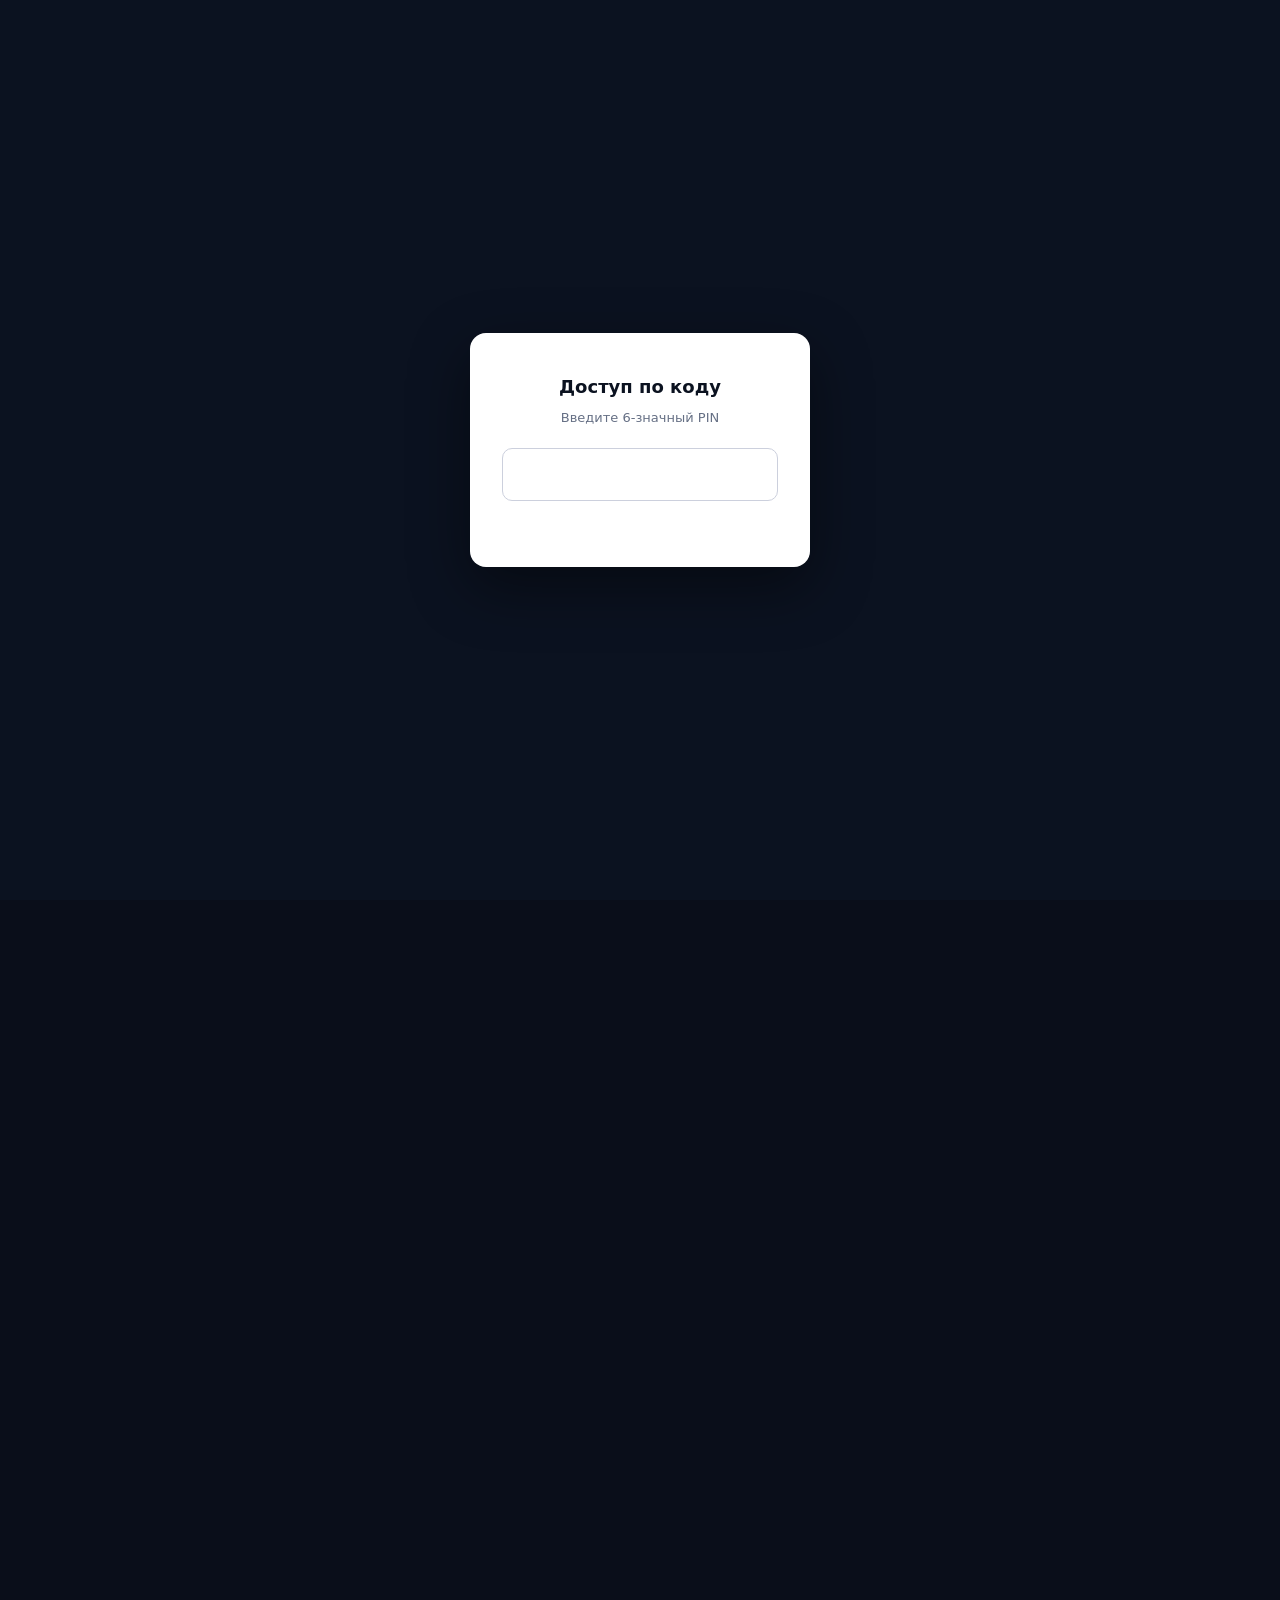
==== commit a53e7dd5: "Add access gate" ====
--- a/public/about.html
+++ b/public/about.html
@@ -1,6 +1,7 @@
 <!DOCTYPE html>
 <html lang="ru" dir="ltr" data-theme="dark">
 <head>
+<script src="/gate.js"></script>
   <meta charset="UTF-8" />
   <meta name="viewport" content="width=device-width, initial-scale=1, viewport-fit=cover" />
   <meta name="theme-color" content="#0a0e1a" />
@@ -150,7 +151,56 @@
       "ab.h_owner":"Client & owner",
       "ab.p_owner1":"The project owner is <strong>Center Group Company</strong> (Abdul-Hakim A. Kagirov). Contact for enquiries: <a href=\"mailto:aslankaa@yandex.ru\">aslankaa@yandex.ru</a>."
     };
+    var zh = {
+      "docnav.hub":"中心","toc.title":"本页内容","pn.next":"下一页 →","pn.prev":"← 返回","side.sections":"章节",
+      "side.grp_about":"项目","side.grp_evidence":"证据","side.grp_more":"更多",
+      "side.about":"使命与定位","side.product":"产品：ECG Hub","side.technology":"共识技术",
+      "side.evidence":"临床证据","side.regulatory":"监管状态","side.publications":"来源与文献","side.back_hub":"← 文档中心",
+      "ab.meta_title":"使命与定位 — ECG Reader 文档",
+      "ab.meta_desc":"ECG Reader 的使命、作为临床决策支持软件（CDS / SaMD）的定位、323-FZ 与 965n 法律框架、团队与所有者。",
+      "ab.kicker":"关于项目","ab.title":"使命与定位",
+      "ab.lead":"ECG Reader 帮助人们及时获得准确的心电图判读——以免漏诊危及生命的状况，并避免延误转诊到医生。",
+      "ab.h_mission":"使命",
+      "ab.p_mission1":"心电图是全球应用最广泛的心脏诊断工具，但其正确判读仍是瓶颈：读图的差错与延误直接影响心肌梗死、危险性心律失常与传导阻滞的结局。",
+      "ab.p_mission2":"ECG Reader 的原则是<strong>“不漏诊危及生命的状况，不延误转诊到医生”</strong>。本服务不替代医生作出诊断；它在筛查与决策支持阶段提升灵敏度与速度。",
+      "ab.h_what":"ECG Reader 是什么",
+      "ab.p_what1":"ECG Reader 是临床决策支持（CDS）软件，亦为医疗器械软件（SaMD）。它<strong>并非自主诊断系统</strong>，而是医生的“第二意见”，以及在医生监护下提供给患者的信息性报告。",
+      "ab.m_cds":"决策支持","ab.m_samd":"医疗器械软件","ab.m_class":"风险等级（计划）","ab.m_data":"数据驻留俄罗斯",
+      "ab.h_pos":"为何是“第二意见”而非诊断",
+      "ab.p_pos1":"在俄罗斯联邦，依据<strong>323-FZ 第 36.2 条</strong>与<strong>卫生部第 965n 号令</strong>，不允许远程作出初次诊断。因此 ECG Reader 严格作为支持工具运行：最终临床决策始终由医生作出。",
+      "ab.note_danger":"<strong>重要提示。</strong> ECG Reader 不能取代医生的面诊，也不用于患者自我诊断。当结果为警示级别时，本服务建议立即就医。",
+      "ab.h_team":"团队与治理",
+      "ab.p_team1":"项目由创始人担任 CEO。随着临床验证与注册里程碑的达成，关键 C 级岗位（CCO、工程副总裁、HR 总监）计划于 2026 年第三至第四季度招聘。顾问委员会由执业心脏科医生与医疗器械法规专家组成。",
+      "ab.h_owner":"客户与所有者",
+      "ab.p_owner1":"项目所有者为 <strong>Center Group Company</strong>（Abdul-Hakim A. Kagirov）。咨询联系：<a href=\"mailto:aslankaa@yandex.ru\">aslankaa@yandex.ru</a>。"
+    };
+    var ar = {
+      "docnav.hub":"المركز","toc.title":"في هذه الصفحة","pn.next":"التالي →","pn.prev":"← رجوع","side.sections":"الأقسام",
+      "side.grp_about":"المشروع","side.grp_evidence":"الأدلة","side.grp_more":"المزيد",
+      "side.about":"الرسالة والتموضع","side.product":"المنتج: ECG Hub","side.technology":"تقنية التوافق",
+      "side.evidence":"الأدلة السريرية","side.regulatory":"الحالة التنظيمية","side.publications":"المصادر والمنشورات","side.back_hub":"← مركز الوثائق",
+      "ab.meta_title":"الرسالة والتموضع — وثائق ECG Reader",
+      "ab.meta_desc":"رسالة ECG Reader، وتموضعه كبرنامج لدعم القرار السريري (CDS / SaMD)، والإطار القانوني 323-FZ و965n، والفريق والمالك.",
+      "ab.kicker":"عن المشروع","ab.title":"الرسالة والتموضع",
+      "ab.lead":"يساعد ECG Reader الإنسان على الحصول على تفسير دقيق وفي الوقت المناسب لتخطيط قلبه — كي لا تفوت حالة مهدِّدة للحياة ولا يتأخّر تحويله إلى الطبيب.",
+      "ab.h_mission":"الرسالة",
+      "ab.p_mission1":"تخطيط القلب هو أكثر أدوات تشخيص القلب استخداماً في العالم، لكن تفسيره الصحيح يبقى نقطة اختناق: فالأخطاء والتأخير في قراءته تؤثّر مباشرة على نتائج احتشاء عضلة القلب واضطرابات النظم الخطيرة والإحصارات.",
+      "ab.p_mission2":"مبدأ ECG Reader هو <strong>«ألّا تفوت حالة مهدِّدة للحياة وألّا يتأخّر التحويل إلى الطبيب»</strong>. لا تشخّص الخدمة بدلاً من الطبيب؛ بل ترفع الحساسية والسرعة في مرحلة الفرز ودعم القرار.",
+      "ab.h_what":"ما هو ECG Reader",
+      "ab.p_what1":"ECG Reader برنامج لدعم القرار السريري (CDS) وبرنامج كجهاز طبي (SaMD). إنه <strong>ليس نظام تشخيص مستقل</strong>، بل «رأي ثانٍ» للطبيب وتقرير معلوماتي لمريض تحت رعاية طبيب.",
+      "ab.m_cds":"دعم القرار","ab.m_samd":"برنامج كجهاز طبي","ab.m_class":"فئة الخطر (مخطّطة)","ab.m_data":"البيانات مقيمة في روسيا",
+      "ab.h_pos":"لماذا «رأي ثانٍ» وليس تشخيصاً",
+      "ab.p_pos1":"في الاتحاد الروسي، لا يُسمح بوضع تشخيص أولي عن بُعد بموجب <strong>القانون 323-FZ المادة 36.2</strong> و<strong>أمر وزارة الصحة رقم 965n</strong>. لذلك يعمل ECG Reader حصراً كأداة دعم: القرار السريري النهائي يتخذه الطبيب دائماً.",
+      "ab.note_danger":"<strong>هام.</strong> لا يغني ECG Reader عن استشارة الطبيب وجهاً لوجه وليس مخصّصاً للتشخيص الذاتي من المريض. عند نتيجة تحذيرية، توصي الخدمة بطلب الرعاية الطبية فوراً.",
+      "ab.h_team":"الفريق والحوكمة",
+      "ab.p_team1":"يقود المشروع المؤسّس بصفته الرئيس التنفيذي. ومع بلوغ محطات التحقق السريري والتسجيل، يُخطّط لتوظيف المناصب القيادية الرئيسية (مدير تجاري، نائب رئيس الهندسة، مدير الموارد البشرية) في الربعين الثالث والرابع من 2026. ويتشكّل المجلس الاستشاري من أطباء قلب ممارسين وخبراء في تنظيم الأجهزة الطبية.",
+      "ab.h_owner":"العميل والمالك",
+      "ab.p_owner1":"مالك المشروع هو <strong>Center Group Company</strong> (عبد الحكيم أ. كاغيروف). للتواصل: <a href=\"mailto:aslankaa@yandex.ru\">aslankaa@yandex.ru</a>."
+    };
+    document.querySelectorAll('[data-i18n]').forEach(function(el){var k=el.getAttribute('data-i18n');if(window.I18N.ru[k]===undefined){window.I18N.ru[k]=/[<>]/.test(el.innerHTML)?el.innerHTML:el.textContent;}});
     window.I18N.en = Object.assign(window.I18N.en || {}, en);
+    window.I18N.zh = Object.assign(window.I18N.zh || {}, zh);
+    window.I18N.ar = Object.assign(window.I18N.ar || {}, ar);
   })();
   </script>
   <script src="../assets/app.js"></script>
--- a/assets/hub.css
+++ b/assets/hub.css
@@ -178,6 +178,9 @@
   align-self: flex-start;
 }
 .doc-card .doc-open:hover { color: var(--accent-h); }
+.doc-card .doc-links { display: flex; gap: var(--sp-5); align-items: center; }
+.doc-card .doc-open.pdf { color: var(--text-dim); }
+.doc-card .doc-open.pdf:hover { color: var(--accent); }
 
 /* ---------- ACCESS BAND ---------- */
 .access-band {
@@ -264,14 +267,14 @@
   color: var(--text-dim);
   padding: 7px 12px;
   border-radius: var(--r-sm);
-  border-left: 2px solid transparent;
+  border-inline-start: 2px solid transparent;
   transition: all 0.18s var(--ease);
 }
 .doc-sidebar a:hover { color: var(--text); background: var(--bg-elev); }
 .doc-sidebar a.active {
   color: var(--accent);
   background: var(--accent-soft);
-  border-left-color: var(--accent);
+  border-inline-start-color: var(--accent);
   font-weight: 600;
 }
 
@@ -339,7 +342,7 @@
 .prose strong { color: var(--text); font-weight: 600; }
 .prose a { color: var(--accent); border-bottom: 1px solid transparent; }
 .prose a:hover { border-bottom-color: var(--accent); }
-.prose ul, .prose ol { padding-left: 1.3em; color: var(--text-dim); }
+.prose ul, .prose ol { padding-inline-start: 1.3em; color: var(--text-dim); }
 .prose li { margin: 6px 0; }
 .prose li::marker { color: var(--accent); }
 .prose code {
@@ -352,7 +355,7 @@
   color: var(--text);
 }
 .prose blockquote {
-  border-left: 3px solid var(--accent);
+  border-inline-start: 3px solid var(--accent);
   background: var(--accent-soft);
   padding: var(--sp-4) var(--sp-5);
   border-radius: 0 var(--r-md) var(--r-md) 0;
@@ -468,17 +471,17 @@
   color: var(--text-muted);
   margin-bottom: var(--sp-3);
 }
-.doc-toc ul { list-style: none; border-left: 1px solid var(--border); }
+.doc-toc ul { list-style: none; border-inline-start: 1px solid var(--border); }
 .doc-toc a {
   display: block;
-  padding: 5px 0 5px 14px;
-  margin-left: -1px;
-  border-left: 2px solid transparent;
+  padding-block: 5px; padding-inline-start: 14px;
+  margin-inline-start: -1px;
+  border-inline-start: 2px solid transparent;
   color: var(--text-muted);
   line-height: 1.4;
 }
 .doc-toc a:hover { color: var(--text-dim); }
-.doc-toc a.active { color: var(--accent); border-left-color: var(--accent); }
+.doc-toc a.active { color: var(--accent); border-inline-start-color: var(--accent); }
 
 /* mobile sidebar toggle */
 .doc-side-toggle { display: none; }
